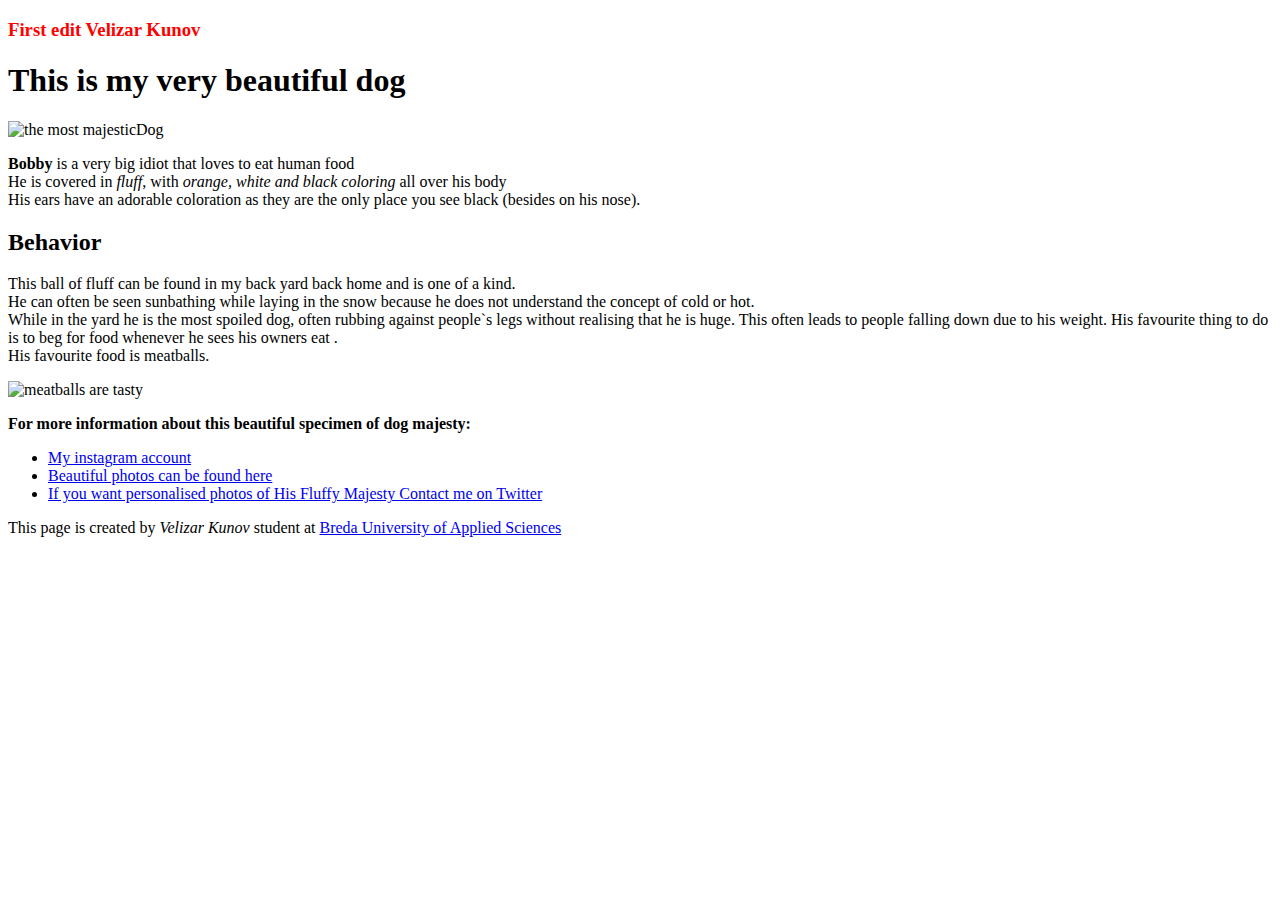
==== index.html @ d7c363f1 "Update index.html" ====
<!DOCTYPE html>
<html lang="en">
  <head>
      <meta charset="utf-8">
    <title>This is my dog</title>
  </head>
  <style>
	  h3
{
 color: red;   
}
  </style>
<body>
	<h3> First edit Velizar Kunov </h3>  <!--just add an h3 tag under this one mate.-->
		
 <h1> This is my very beautiful dog </h1>
 <div>
	<img src="image/majesticdog.jpg" width="400"  alt="the most majesticDog"><br></div>
 <p><strong>Bobby</strong> is a very big idiot that loves to eat human food<br>He is covered in
	 <em>fluff</em>, with <em>orange, white and black coloring</em> all over his body
	 <br>His ears have an adorable coloration as they are the only place you see black (besides on his nose).</p>

	 <h2> Behavior </h2>
	 <p>This ball of fluff can be found in my back yard back home and is one of a kind. 
		 <br>He can often be seen sunbathing while laying in the snow because he does not understand
		 the concept of cold or hot.
		  <br>While in the yard he is the most spoiled dog, often rubbing against people`s legs
		  without realising that he is huge. This often leads to people falling down due to his weight.
		His favourite thing to do is to beg for food whenever he sees his owners eat
		.<br> His favourite food is meatballs.</p>
	  <div>
		<img src="image/meatballood.jpg" width="560" alt="meatballs are tasty"><br></div>

 <p><strong>For more information about this beautiful specimen of dog majesty:</strong></p>
    <ul>
      <li><a href="https://www.instagram.com/thezorganx/?hl=bg">My instagram account</a></li>
      <li><a href="https://www.facebook.com/ZorganX">Beautiful photos can be found here </a></li>
      <li><a href="https://twitter.com/ZorganX1">If you want personalised photos of His Fluffy Majesty Contact me on Twitter</a></li></ul>


      <p>This page is created by <em>Velizar Kunov</em> student at <a href="https://www.buas.nl/">Breda University of Applied Sciences</a></p>
</body>
 </html>
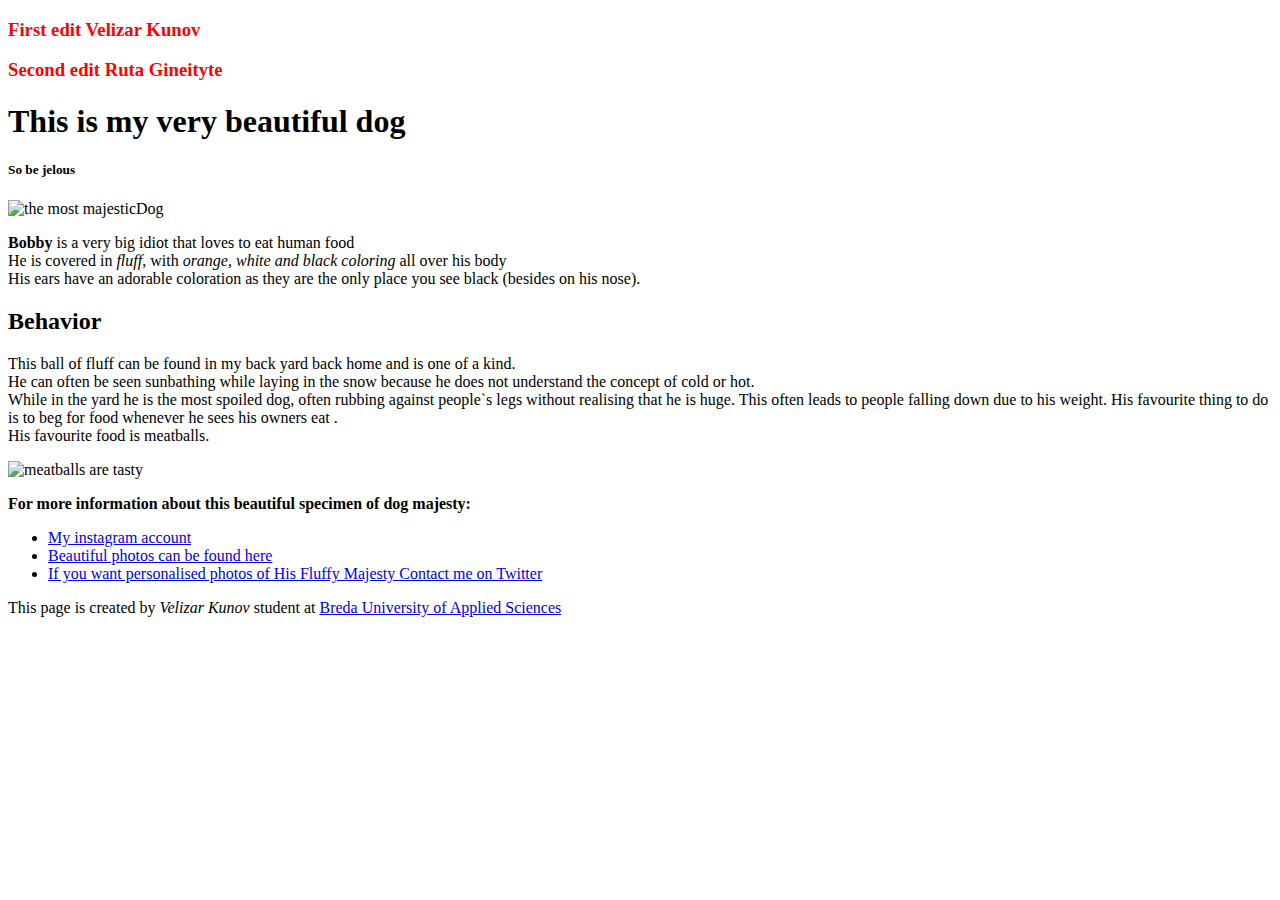
==== commit 7e44b952: "Merge pull request #2 from Ruta191241/patch-2" ====
--- a/index.html
+++ b/index.html
@@ -12,8 +12,9 @@
   </style>
 <body>
 	<h3> First edit Velizar Kunov </h3>  <!--just add an h3 tag under this one mate.-->
-		
+	<h3> Second edit Ruta Gineityte </h3>	
  <h1> This is my very beautiful dog </h1>
+	<h5> So be jelous  </h5>
  <div>
 	<img src="image/majesticdog.jpg" width="400"  alt="the most majesticDog"><br></div>
  <p><strong>Bobby</strong> is a very big idiot that loves to eat human food<br>He is covered in
@@ -29,7 +30,7 @@
 		His favourite thing to do is to beg for food whenever he sees his owners eat
 		.<br> His favourite food is meatballs.</p>
 	  <div>
-		<img src="image/meatballood.jpg" width="560" alt="meatballs are tasty"><br></div>
+		<img src="image/meatballgood.jpg" width="560" alt="meatballs are tasty"><br></div>
 
  <p><strong>For more information about this beautiful specimen of dog majesty:</strong></p>
     <ul>
@@ -40,4 +41,4 @@
 
       <p>This page is created by <em>Velizar Kunov</em> student at <a href="https://www.buas.nl/">Breda University of Applied Sciences</a></p>
 </body>
- </html>+ </html>
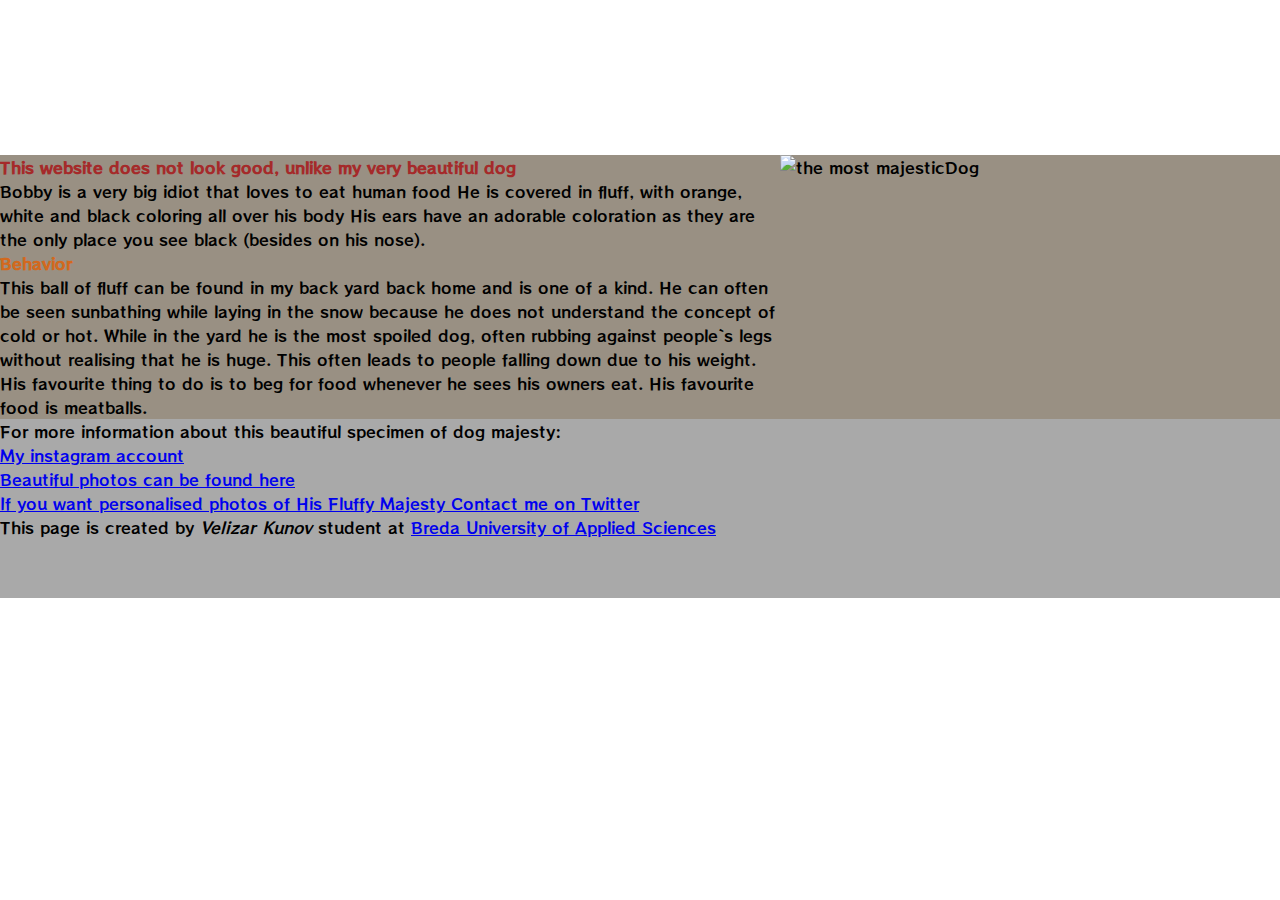
==== commit 56e84e5c: ""advanced" css" ====
--- a/index.html
+++ b/index.html
@@ -3,42 +3,46 @@
   <head>
       <meta charset="utf-8">
     <title>This is my dog</title>
+	<link rel="preconnect" href="https://fonts.gstatic.com">
+<link href="https://fonts.googleapis.com/css2?family=RocknRoll+One&display=swap" rel="stylesheet"> 
+	<link rel="stylesheet" type='text/css' href="css/styles.css">
   </head>
-  <style>
-	  h3
-{
- color: red;   
-}
-  </style>
+ 
 <body>
-	<h3> First edit Velizar Kunov </h3>  <!--just add an h3 tag under this one mate.-->
-	<h3> Second edit Ruta Gineityte </h3>	
- <h1> This is my very beautiful dog </h1>
-	<h5> So be jelous  </h5>
- <div>
-	<img src="image/majesticdog.jpg" width="400"  alt="the most majesticDog"><br></div>
- <p><strong>Bobby</strong> is a very big idiot that loves to eat human food<br>He is covered in
-	 <em>fluff</em>, with <em>orange, white and black coloring</em> all over his body
-	 <br>His ears have an adorable coloration as they are the only place you see black (besides on his nose).</p>
+	<header>
+		<h1 id="hello">Look at my dog</h1>
+</header>
+	<div class="w3-container">
+	<img id="majestic" src="image/majesticdog.jpg" alt="the most majesticDog">
+	
+		
+		<h1 id="headlineA"> This website does not look good, unlike my very beautiful dog </h1>
+ <p>Bobby is a very big idiot that loves to eat human food
+	He is covered in fluff, with orange, white and black coloring all over his body
+	
+His ears have an adorable coloration as they are the only place you see black (besides on his nose).</p>
 
-	 <h2> Behavior </h2>
+<h2 id="headlineB"> Behavior </h2>
 	 <p>This ball of fluff can be found in my back yard back home and is one of a kind. 
-		 <br>He can often be seen sunbathing while laying in the snow because he does not understand
+		He can often be seen sunbathing while laying in the snow because he does not understand
 		 the concept of cold or hot.
-		  <br>While in the yard he is the most spoiled dog, often rubbing against people`s legs
+		  While in the yard he is the most spoiled dog, often rubbing against people`s legs
 		  without realising that he is huge. This often leads to people falling down due to his weight.
-		His favourite thing to do is to beg for food whenever he sees his owners eat
-		.<br> His favourite food is meatballs.</p>
-	  <div>
-		<img src="image/meatballgood.jpg" width="560" alt="meatballs are tasty"><br></div>
+		His favourite thing to do is to beg for food whenever he sees his owners eat.
+		His favourite food is meatballs.</p>
+		
+	</div>
 
+	 
+	<footer>
  <p><strong>For more information about this beautiful specimen of dog majesty:</strong></p>
     <ul>
       <li><a href="https://www.instagram.com/thezorganx/?hl=bg">My instagram account</a></li>
       <li><a href="https://www.facebook.com/ZorganX">Beautiful photos can be found here </a></li>
       <li><a href="https://twitter.com/ZorganX1">If you want personalised photos of His Fluffy Majesty Contact me on Twitter</a></li></ul>
-
-
+	 
       <p>This page is created by <em>Velizar Kunov</em> student at <a href="https://www.buas.nl/">Breda University of Applied Sciences</a></p>
+	  
+	</footer>
 </body>
  </html>
--- a/css/styles.css
+++ b/css/styles.css
@@ -0,0 +1,42 @@
+* {
+	 margin: 0;
+	  padding: 0;
+	   border: 0; 
+	   font-size: 100%; }
+body {
+	font-family: 'RocknRoll One', sans-serif;
+	font-weight: 300;
+  }
+	header {
+	background-image:url("https://content.codecademy.com/projects/make-a-website/lesson-2/bg.jpg");
+	background-size: cover;
+	border-style: solid;
+	padding-bottom: 10px;
+  }
+  .w3-container{
+	  background-color: rgb(153, 144, 131);
+  }
+ 		 #hello{
+	  color: white;
+	  font-size: 100px;
+  }
+	
+	#majestic{
+	width: 500px;
+	height: 400px;
+	float:right
+}
+		#headlineA {
+	text-align:left;
+	color: brown;
+}
+		#headlineB {
+	text-align:left;
+	color:chocolate;
+
+}
+footer{
+	background-color: darkgrey;
+	padding-bottom: 59px;
+}
+
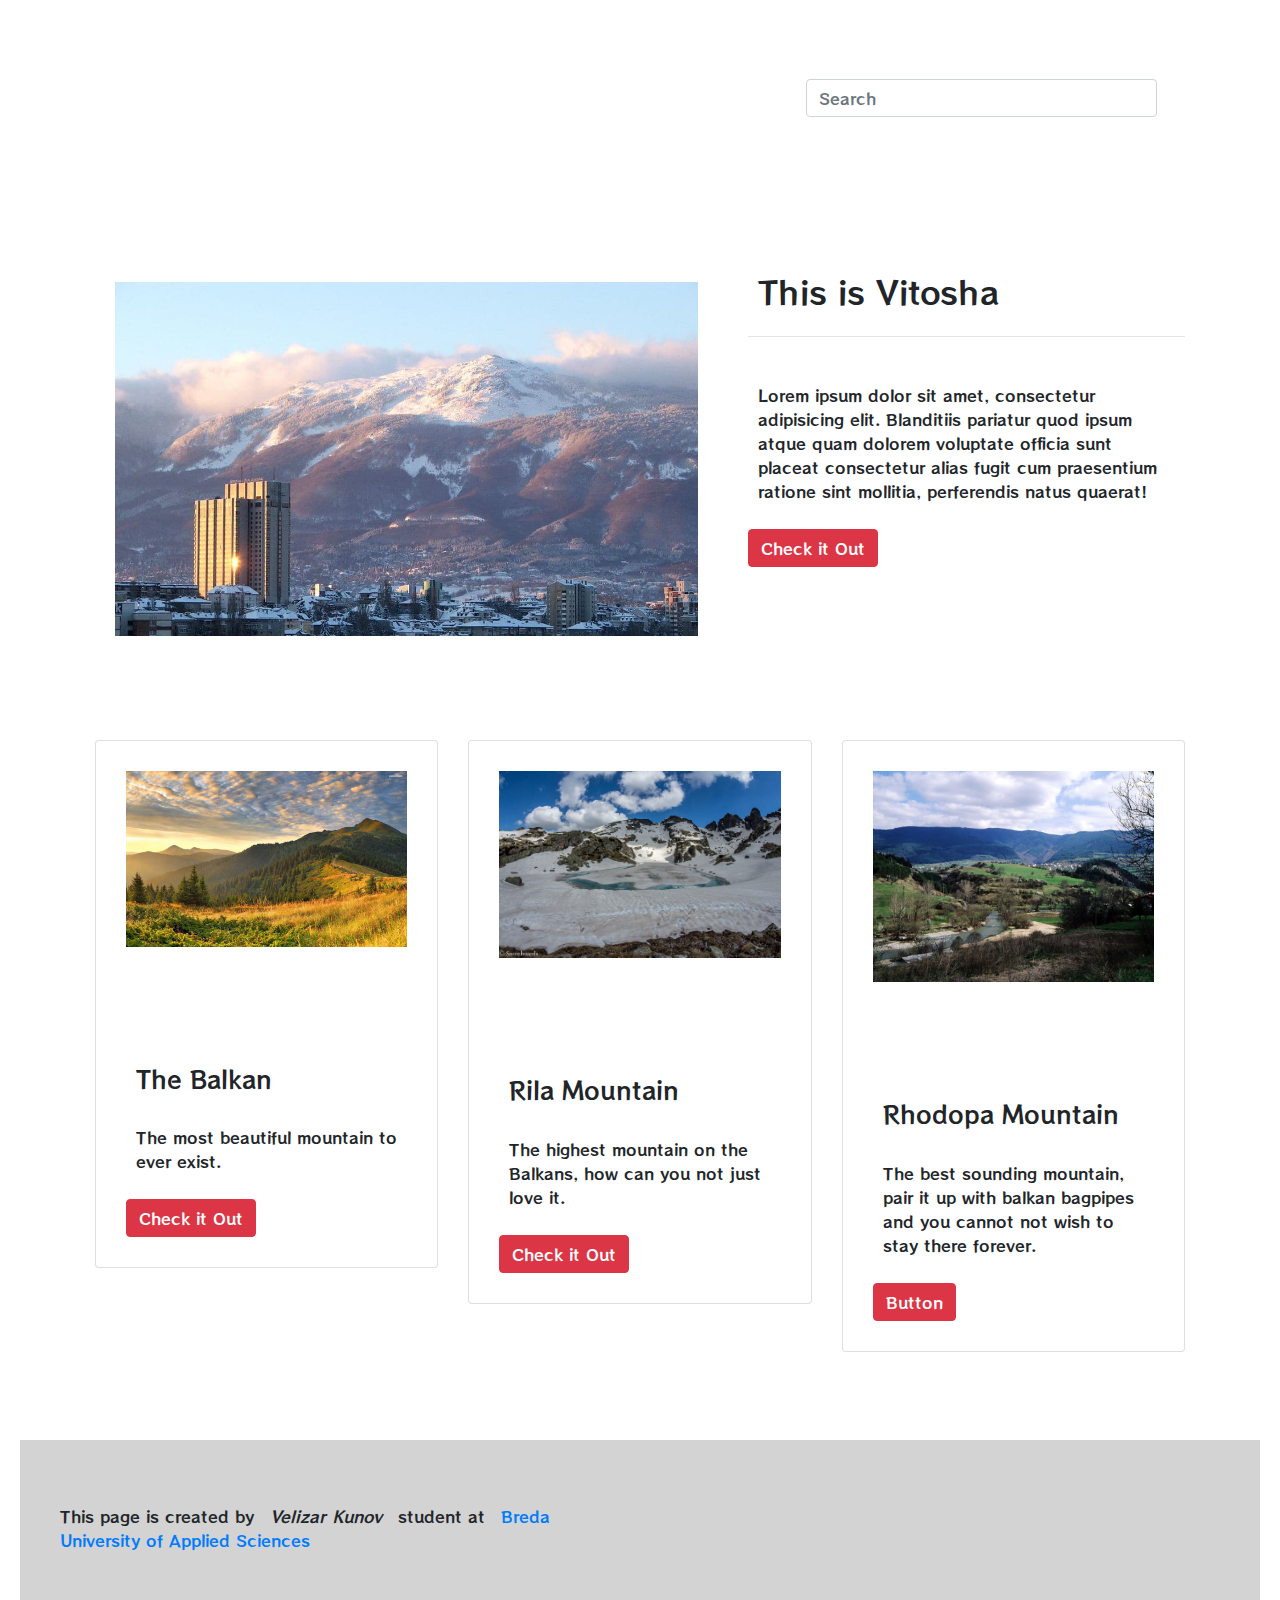
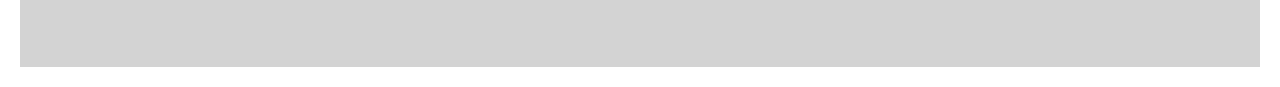
==== commit 8f3bb44c: "Last Chapter" ====
--- a/index.html
+++ b/index.html
@@ -1,48 +1,230 @@
 <!DOCTYPE html>
 <html lang="en">
-  <head>
-      <meta charset="utf-8">
-    <title>This is my dog</title>
-	<link rel="preconnect" href="https://fonts.gstatic.com">
-<link href="https://fonts.googleapis.com/css2?family=RocknRoll+One&display=swap" rel="stylesheet"> 
-	<link rel="stylesheet" type='text/css' href="css/styles.css">
-  </head>
+    <head>
+        <meta charset="utf-8">
+
+       <meta name="viewport" content="width=device-width, initial-scale=1, shrink-to-fit=no">
+
+      <link href="css/bootstrap.min.css" rel="stylesheet">
+
+ <title>This is the assignment</title>
+
+      <link rel="preconnect" href="https://fonts.gstatic.com">
+
+      <link href="https://fonts.googleapis.com/css2?family=RocknRoll+One&display=swap" rel="stylesheet"> 
+
+      <link rel="stylesheet" type='text/css' href="css/styles.css">
+
+</head>
+<!--=================================================================================================================================-->
+<body>
+
+    <script src="js/jquery-3.6.0.min.js"></script>
+    <script src="js/bootstrap.bundle.min.js"></script>
+    
+
+    <header>
+      <nav class="navbar navbar-expand-lg navbar-dark indigo">
+  
+     
+        <div class="container">
+      
+        
+          <a class="navbar-brand" href="#">Navbar</a>
+      
+        
+          <button class="navbar-toggler" type="button" data-toggle="collapse" 
+           aria-expanded="false" aria-label="Toggle navigation">
+          <span class="navbar-toggler-icon"></span>
+          </button>
+      
+      
+          <div class="collapse navbar-collapse" id="Nav">
+      
+         
+          <ul class="navbar-nav mr-auto">
+            <li class="nav-item active">
+            <a class="nav-link" href="index.html">Home
+              <span class="sr-only">(current)</span>
+            </a>
+            </li>
+            <li class="nav-item active">
+            <a class="nav-link" href="feedback.html">Course Feedback</a>
+            </li>
+            <li class="nav-item active">
+            <a class="nav-link" href="190788.html">Jumbotron Shenanigans</a>
+            </li>
+      
+          </ul>
+       
+      
+          <form class="form-inline">
+            <div class="md-form my-0">
+            <input class="form-control mr-sm-2" type="text" placeholder="Search" aria-label="Search">
+            </div>
+          </form>
+          </div>
+        
+      
+        </div>
+       
+      
+        </nav>
+    </header>
+<!--=================================================================================================================================-->
+
+
+  <main class="mt-5">
+
+   
+    <div class="container">
+
+     
+      <div class="row">
+
+      
+        <div class="col-md-7 mb-4">
+
+          <div class="view overlay z-depth-1-half">
+            <img src="image/vitosha.jpg" alt="mountain" class="card-img-top">
+            <div class="mask rgba-white-light"></div>
+          </div>
+
+        </div>
+    
+
+    
+        <div class="col-md-5 mb-4">
+
+          <h2>This is Vitosha</h2>
+          <hr>
+          <p>Lorem ipsum dolor sit amet, consectetur adipisicing elit. Blanditiis pariatur quod ipsum atque quam
+            dolorem
+            voluptate officia sunt placeat consectetur alias fugit cum praesentium ratione sint mollitia, perferendis
+            natus quaerat!</p>
+          <a href="https://en.wikipedia.org/wiki/Vitosha" class="btn btn-danger">Check it Out</a>
+
+        </div>
+        
+
+      </div>
+     
+
+  
+      <div class="row">
+
+     
+        <div class="col-lg-4 col-md-12 mb-4">
+
+         
+          <div class="card">
+
+         
+            <div class="view overlay">
+              <img src="image/thebalkan.jpg" alt="balkan" class="card-img-top"
+              >
+              <a href="https://en.wikipedia.org/wiki/Balkans">
+                <div class="mask rgba-white-slight"></div>
+              </a>
+            </div>
+
+           
+            <div class="card-body">
+          
+              <h4 class="card-title">The Balkan</h4>
+       
+              <p class="card-text">The most beautiful mountain to ever exist.</p>
+              <a href="https://en.wikipedia.org/wiki/Balkans" class="btn btn-danger">Check it Out</a>
+            </div>
+
+          </div>
+         
+        </div>
+      
+
+        
+        <div class="col-lg-4 col-md-6 mb-4">
+
+      
+          <div class="card">
+
+          
+            <div class="view overlay">
+              <img src="image/rila.jpg" alt="rila" class="card-img-top">
+              <a href="https://en.wikipedia.org/wiki/Rila">
+                <div class="mask rgba-white-slight"></div>
+              </a>
+            </div>
+
+         
+            <div class="card-body">
+              
+              <h4 class="card-title">Rila Mountain</h4>
+             
+              <p class="card-text">The highest mountain on the Balkans, how can you not just love it.</p>
+              <a href="https://en.wikipedia.org/wiki/Rila" class="btn btn-danger">Check it Out</a>
+            </div>
+
+          </div>
+         
+
+        </div>
+        
+
+       
+        <div class="col-lg-4 col-md-6 mb-4">
+
+     
+          <div class="card">
+
+         
+            <div class="view overlay">
+              <img src="image/rodopa.jpg" alt="rodopa" class="card-img-top">
+               
+              <a href="https://en.wikipedia.org/wiki/Rhodope_Mountains">
+                <div class="mask rgba-white-slight"></div>
+              </a>
+            </div>
+
+       
+            <div class="card-body">
+    
+              <h4 class="card-title">Rhodopa Mountain</h4>
+        
+              <p class="card-text">The best sounding mountain, pair it up with balkan bagpipes and you cannot not wish to stay there forever.</p>
+              <a href="https://en.wikipedia.org/wiki/Rhodope_Mountains" class="btn btn-danger">Button</a>
+            </div>
+
+          </div>
+  
+
+        </div>
+       
+      </div>
+    
+
+    </div>
+    
+
+  </main>
+ <!--=================================================================================================================================-->
+
+  <footer class="page-footer font-small indigo pt-4 mt-4">
+
+    
+    <div class="w3-container">
+
  
-<body>
-	<header>
-		<h1 id="hello">Look at my dog</h1>
-</header>
-	<div class="w3-container">
-	<img id="majestic" src="image/majesticdog.jpg" alt="the most majesticDog">
-	
-		
-		<h1 id="headlineA"> This website does not look good, unlike my very beautiful dog </h1>
- <p>Bobby is a very big idiot that loves to eat human food
-	He is covered in fluff, with orange, white and black coloring all over his body
-	
-His ears have an adorable coloration as they are the only place you see black (besides on his nose).</p>
-
-<h2 id="headlineB"> Behavior </h2>
-	 <p>This ball of fluff can be found in my back yard back home and is one of a kind. 
-		He can often be seen sunbathing while laying in the snow because he does not understand
-		 the concept of cold or hot.
-		  While in the yard he is the most spoiled dog, often rubbing against people`s legs
-		  without realising that he is huge. This often leads to people falling down due to his weight.
-		His favourite thing to do is to beg for food whenever he sees his owners eat.
-		His favourite food is meatballs.</p>
-		
-	</div>
-
-	 
-	<footer>
- <p><strong>For more information about this beautiful specimen of dog majesty:</strong></p>
-    <ul>
-      <li><a href="https://www.instagram.com/thezorganx/?hl=bg">My instagram account</a></li>
-      <li><a href="https://www.facebook.com/ZorganX">Beautiful photos can be found here </a></li>
-      <li><a href="https://twitter.com/ZorganX1">If you want personalised photos of His Fluffy Majesty Contact me on Twitter</a></li></ul>
-	 
-      <p>This page is created by <em>Velizar Kunov</em> student at <a href="https://www.buas.nl/">Breda University of Applied Sciences</a></p>
-	  
-	</footer>
-</body>
- </html>
+      <div class="row">
+
+     
+        <div class="col-md-6 mt-md-0 mt-3">
+
+          <p>This page is created by <em>Velizar Kunov</em> student at <a href="https://www.buas.nl/">Breda University of Applied Sciences</a></p>  
+        </div>
+    </div>
+    </div>
+   </footer>
+
+  </body>
+  </html>--- a/css/styles.css
+++ b/css/styles.css
@@ -1,42 +1,33 @@
 * {
 	 margin: 0;
-	  padding: 0;
+	 padding: 10px;
 	   border: 0; 
-	   font-size: 100%; }
+	   font-size: 100%;
+	   
+	 }
+	 
 body {
 	font-family: 'RocknRoll One', sans-serif;
 	font-weight: 300;
   }
+
+
 	header {
 	background-image:url("https://content.codecademy.com/projects/make-a-website/lesson-2/bg.jpg");
-	background-size: cover;
 	border-style: solid;
-	padding-bottom: 10px;
+	padding-bottom: 8px;
+	color:white;
   }
-  .w3-container{
-	  background-color: rgb(153, 144, 131);
-  }
- 		 #hello{
-	  color: white;
-	  font-size: 100px;
-  }
-	
-	#majestic{
-	width: 500px;
-	height: 400px;
-	float:right
+  
+
 }
-		#headlineA {
+#headlineB {
 	text-align:left;
 	color: brown;
 }
-		#headlineB {
-	text-align:left;
-	color:chocolate;
 
-}
 footer{
-	background-color: darkgrey;
+	background-color:lightgray;
 	padding-bottom: 59px;
 }
 
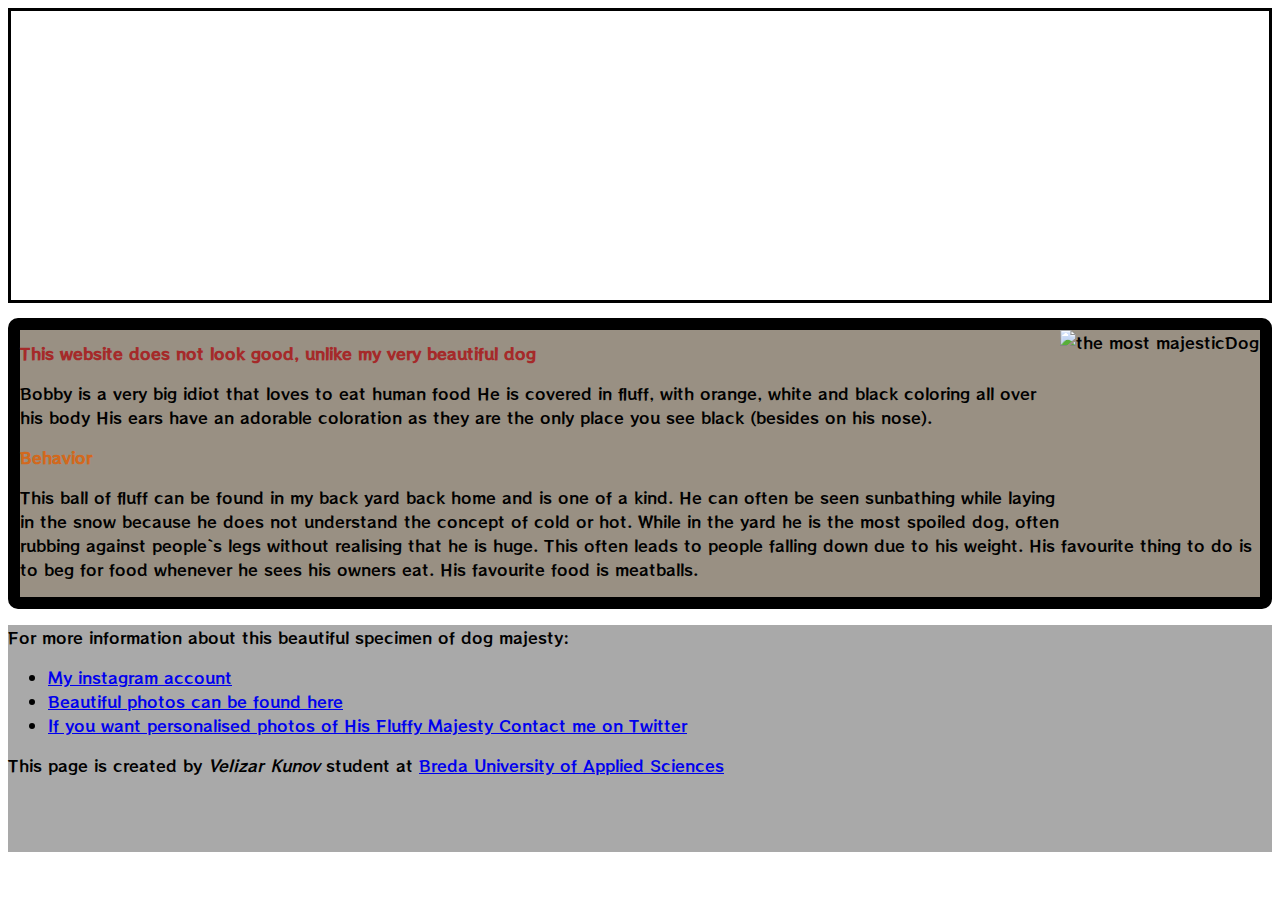
==== commit 420f1131: "fff" ====
--- a/index.html
+++ b/index.html
@@ -1,230 +1,48 @@
 <!DOCTYPE html>
 <html lang="en">
-    <head>
-        <meta charset="utf-8">
+  <head>
+      <meta charset="utf-8">
+    <title>This is my dog</title>
+	<link rel="preconnect" href="https://fonts.gstatic.com">
+<link href="https://fonts.googleapis.com/css2?family=RocknRoll+One&display=swap" rel="stylesheet"> 
+	<link rel="stylesheet" type='text/css' href="css/styles.css">
+  </head>
+ 
+<body>
+	<header>
+		<h1 id="hello">Look at my dog</h1>
+</header>
+<main>
+	
+	<div class="w3-container">
+	<img id="majestic" src="image/majesticdog.jpg" alt="the most majesticDog">
+		<h1 id="headlineA"> This website does not look good, unlike my very beautiful dog </h1>
+ <p>Bobby is a very big idiot that loves to eat human food
+	He is covered in fluff, with orange, white and black coloring all over his body
+	
+His ears have an adorable coloration as they are the only place you see black (besides on his nose).</p>
 
-       <meta name="viewport" content="width=device-width, initial-scale=1, shrink-to-fit=no">
+<h2 id="headlineB"> Behavior </h2>
+	 <p>This ball of fluff can be found in my back yard back home and is one of a kind. 
+		He can often be seen sunbathing while laying in the snow because he does not understand
+		 the concept of cold or hot.
+		  While in the yard he is the most spoiled dog, often rubbing against people`s legs
+		  without realising that he is huge. This often leads to people falling down due to his weight.
+		His favourite thing to do is to beg for food whenever he sees his owners eat.
+		His favourite food is meatballs.</p>
+		
+	</div>
 
-      <link href="css/bootstrap.min.css" rel="stylesheet">
-
- <title>This is the assignment</title>
-
-      <link rel="preconnect" href="https://fonts.gstatic.com">
-
-      <link href="https://fonts.googleapis.com/css2?family=RocknRoll+One&display=swap" rel="stylesheet"> 
-
-      <link rel="stylesheet" type='text/css' href="css/styles.css">
-
-</head>
-<!--=================================================================================================================================-->
-<body>
-
-    <script src="js/jquery-3.6.0.min.js"></script>
-    <script src="js/bootstrap.bundle.min.js"></script>
-    
-
-    <header>
-      <nav class="navbar navbar-expand-lg navbar-dark indigo">
-  
-     
-        <div class="container">
-      
-        
-          <a class="navbar-brand" href="#">Navbar</a>
-      
-        
-          <button class="navbar-toggler" type="button" data-toggle="collapse" 
-           aria-expanded="false" aria-label="Toggle navigation">
-          <span class="navbar-toggler-icon"></span>
-          </button>
-      
-      
-          <div class="collapse navbar-collapse" id="Nav">
-      
-         
-          <ul class="navbar-nav mr-auto">
-            <li class="nav-item active">
-            <a class="nav-link" href="index.html">Home
-              <span class="sr-only">(current)</span>
-            </a>
-            </li>
-            <li class="nav-item active">
-            <a class="nav-link" href="feedback.html">Course Feedback</a>
-            </li>
-            <li class="nav-item active">
-            <a class="nav-link" href="190788.html">Jumbotron Shenanigans</a>
-            </li>
-      
-          </ul>
-       
-      
-          <form class="form-inline">
-            <div class="md-form my-0">
-            <input class="form-control mr-sm-2" type="text" placeholder="Search" aria-label="Search">
-            </div>
-          </form>
-          </div>
-        
-      
-        </div>
-       
-      
-        </nav>
-    </header>
-<!--=================================================================================================================================-->
-
-
-  <main class="mt-5">
-
-   
-    <div class="container">
-
-     
-      <div class="row">
-
-      
-        <div class="col-md-7 mb-4">
-
-          <div class="view overlay z-depth-1-half">
-            <img src="image/vitosha.jpg" alt="mountain" class="card-img-top">
-            <div class="mask rgba-white-light"></div>
-          </div>
-
-        </div>
-    
-
-    
-        <div class="col-md-5 mb-4">
-
-          <h2>This is Vitosha</h2>
-          <hr>
-          <p>Lorem ipsum dolor sit amet, consectetur adipisicing elit. Blanditiis pariatur quod ipsum atque quam
-            dolorem
-            voluptate officia sunt placeat consectetur alias fugit cum praesentium ratione sint mollitia, perferendis
-            natus quaerat!</p>
-          <a href="https://en.wikipedia.org/wiki/Vitosha" class="btn btn-danger">Check it Out</a>
-
-        </div>
-        
-
-      </div>
-     
-
-  
-      <div class="row">
-
-     
-        <div class="col-lg-4 col-md-12 mb-4">
-
-         
-          <div class="card">
-
-         
-            <div class="view overlay">
-              <img src="image/thebalkan.jpg" alt="balkan" class="card-img-top"
-              >
-              <a href="https://en.wikipedia.org/wiki/Balkans">
-                <div class="mask rgba-white-slight"></div>
-              </a>
-            </div>
-
-           
-            <div class="card-body">
-          
-              <h4 class="card-title">The Balkan</h4>
-       
-              <p class="card-text">The most beautiful mountain to ever exist.</p>
-              <a href="https://en.wikipedia.org/wiki/Balkans" class="btn btn-danger">Check it Out</a>
-            </div>
-
-          </div>
-         
-        </div>
-      
-
-        
-        <div class="col-lg-4 col-md-6 mb-4">
-
-      
-          <div class="card">
-
-          
-            <div class="view overlay">
-              <img src="image/rila.jpg" alt="rila" class="card-img-top">
-              <a href="https://en.wikipedia.org/wiki/Rila">
-                <div class="mask rgba-white-slight"></div>
-              </a>
-            </div>
-
-         
-            <div class="card-body">
-              
-              <h4 class="card-title">Rila Mountain</h4>
-             
-              <p class="card-text">The highest mountain on the Balkans, how can you not just love it.</p>
-              <a href="https://en.wikipedia.org/wiki/Rila" class="btn btn-danger">Check it Out</a>
-            </div>
-
-          </div>
-         
-
-        </div>
-        
-
-       
-        <div class="col-lg-4 col-md-6 mb-4">
-
-     
-          <div class="card">
-
-         
-            <div class="view overlay">
-              <img src="image/rodopa.jpg" alt="rodopa" class="card-img-top">
-               
-              <a href="https://en.wikipedia.org/wiki/Rhodope_Mountains">
-                <div class="mask rgba-white-slight"></div>
-              </a>
-            </div>
-
-       
-            <div class="card-body">
-    
-              <h4 class="card-title">Rhodopa Mountain</h4>
-        
-              <p class="card-text">The best sounding mountain, pair it up with balkan bagpipes and you cannot not wish to stay there forever.</p>
-              <a href="https://en.wikipedia.org/wiki/Rhodope_Mountains" class="btn btn-danger">Button</a>
-            </div>
-
-          </div>
-  
-
-        </div>
-       
-      </div>
-    
-
-    </div>
-    
-
-  </main>
- <!--=================================================================================================================================-->
-
-  <footer class="page-footer font-small indigo pt-4 mt-4">
-
-    
-    <div class="w3-container">
-
- 
-      <div class="row">
-
-     
-        <div class="col-md-6 mt-md-0 mt-3">
-
-          <p>This page is created by <em>Velizar Kunov</em> student at <a href="https://www.buas.nl/">Breda University of Applied Sciences</a></p>  
-        </div>
-    </div>
-    </div>
-   </footer>
-
-  </body>
-  </html>+</main>
+	<footer>
+ <p><strong>For more information about this beautiful specimen of dog majesty:</strong></p>
+    <ul>
+      <li><a href="https://www.instagram.com/thezorganx/?hl=bg">My instagram account</a></li>
+      <li><a href="https://www.facebook.com/ZorganX">Beautiful photos can be found here </a></li>
+      <li><a href="https://twitter.com/ZorganX1">If you want personalised photos of His Fluffy Majesty Contact me on Twitter</a></li></ul>
+	 
+      <p>This page is created by <em>Velizar Kunov</em> student at <a href="https://www.buas.nl/">Breda University of Applied Sciences</a></p>
+	  
+	</footer>
+</body>
+ </html>--- a/css/styles.css
+++ b/css/styles.css
@@ -1,33 +1,46 @@
 * {
-	 margin: 0;
-	 padding: 10px;
-	   border: 0; 
-	   font-size: 100%;
-	   
-	 }
-	 
+	margin-top: 2;
+	margin-bottom: 2;
+	 padding: 2;
+	  font-size: 100%; }
 body {
-	font-family: 'RocknRoll One', sans-serif;
-	font-weight: 300;
-  }
-
-
-	header {
-	background-image:url("https://content.codecademy.com/projects/make-a-website/lesson-2/bg.jpg");
-	border-style: solid;
-	padding-bottom: 8px;
-	color:white;
-  }
-  
+   font-family: 'RocknRoll One', sans-serif;
+   font-weight: 300;
+ }
+   header {
+   background-image:url("https://content.codecademy.com/projects/make-a-website/lesson-2/bg.jpg");
+   background-size: cover;
+   border-style: solid;
+   padding-bottom: 10px;
+ }
+ .w3-container{
+	 background-color: rgb(153, 144, 131);
+	 border: 12px solid black;
+border-radius: 10px;
+margin-top: 15px;
+margin-bottom: 15px;
+}
+		 #hello{
+	 color: white;
+	 font-size: 100px;
+ }
+   
+   #majestic{
+	width: 200px;
+	height: 200px;
+	object-fit: contain;
+   float:right
+}
+	   #headlineA {
+   text-align:left;
+   color: brown;
+}
+	   #headlineB {
+   text-align:left;
+   color:chocolate;
 
 }
-#headlineB {
-	text-align:left;
-	color: brown;
-}
-
 footer{
-	background-color:lightgray;
-	padding-bottom: 59px;
-}
-
+   background-color: darkgrey;
+   padding-bottom: 59px;
+}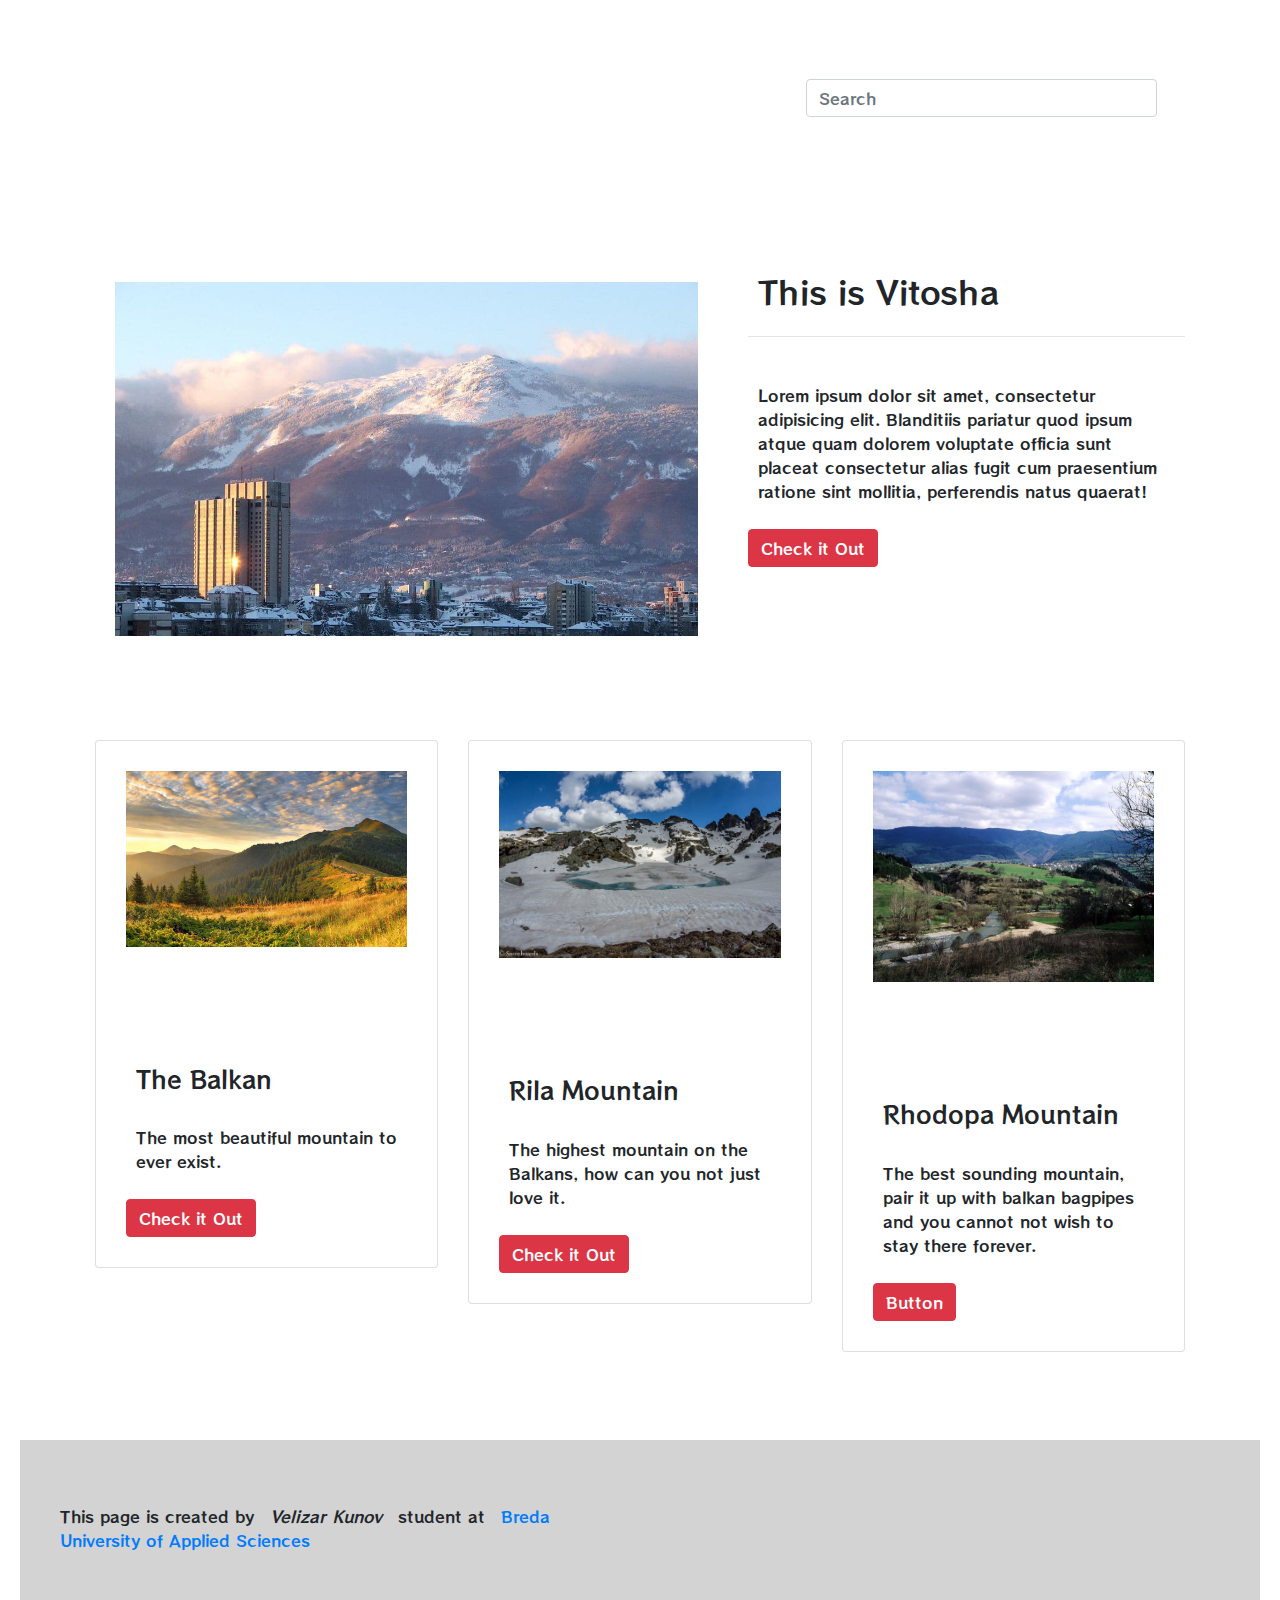
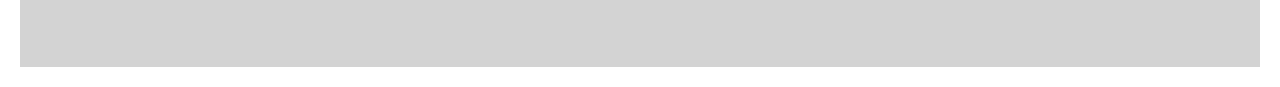
==== commit 92e04184: "Merge branch 'main' of https://github.com/glitch-Velizar/my-project into main" ====
--- a/index.html
+++ b/index.html
@@ -1,48 +1,228 @@
 <!DOCTYPE html>
 <html lang="en">
-  <head>
-      <meta charset="utf-8">
-    <title>This is my dog</title>
-	<link rel="preconnect" href="https://fonts.gstatic.com">
-<link href="https://fonts.googleapis.com/css2?family=RocknRoll+One&display=swap" rel="stylesheet"> 
-	<link rel="stylesheet" type='text/css' href="css/styles.css">
-  </head>
+    <head>
+        <meta charset="utf-8">
+
+       <meta name="viewport" content="width=device-width, initial-scale=1, shrink-to-fit=no">
+
+      <link href="css/bootstrap.min.css" rel="stylesheet">
+      <link rel="stylesheet" type='text/css' href="css/styles.css">
+      <link rel="preconnect" href="https://fonts.gstatic.com">
+      <link href="https://fonts.googleapis.com/css2?family=RocknRoll+One&display=swap" rel="stylesheet"> 
+      <title>This is the assignment</title>
+
+     
+
+</head>
+<!--=================================================================================================================================-->
+<body>
+
+   
+    
+
+    <header>
+      <nav class="navbar navbar-expand-lg navbar-dark indigo">
+  
+     
+        <div class="container">
+      
+        
+          <a class="navbar-brand" href="#">Navbar</a>
+      
+        
+          <button class="navbar-toggler" type="button" data-toggle="collapse" 
+           aria-expanded="false" aria-label="Toggle navigation">
+          <span class="navbar-toggler-icon"></span>
+          </button>
+      
+      
+          <div class="collapse navbar-collapse" id="Nav">
+      
+         
+          <ul class="navbar-nav mr-auto">
+            <li class="nav-item active">
+            <a class="nav-link" href="index.html">Home
+              <span class="sr-only">(current)</span>
+            </a>
+            </li>
+            <li class="nav-item active">
+            <a class="nav-link" href="feedback.html">Course Feedback</a>
+            </li>
+            <li class="nav-item active">
+            <a class="nav-link" href="190788.html">Jumbotron Shenanigans</a>
+            </li>
+      
+          </ul>
+       
+      
+          <form class="form-inline">
+            <div class="md-form my-0">
+            <input class="form-control mr-sm-2" type="text" placeholder="Search" aria-label="Search">
+            </div>
+          </form>
+          </div>
+        
+      
+        </div>
+       
+      
+        </nav>
+    </header>
+<!--=================================================================================================================================-->
+
+
+  <main class="mt-5">
+
+   
+    <div class="container">
+
+     
+      <div class="row">
+
+      
+        <div class="col-md-7 mb-4">
+
+          <div class="view overlay z-depth-1-half">
+            <img src="image/vitosha.jpg" alt="mountain" class="card-img-top">
+            <div class="mask rgba-white-light"></div>
+          </div>
+
+        </div>
+    
+
+    
+        <div class="col-md-5 mb-4">
+
+          <h2>This is Vitosha</h2>
+          <hr>
+          <p>Lorem ipsum dolor sit amet, consectetur adipisicing elit. Blanditiis pariatur quod ipsum atque quam
+            dolorem
+            voluptate officia sunt placeat consectetur alias fugit cum praesentium ratione sint mollitia, perferendis
+            natus quaerat!</p>
+          <a href="https://en.wikipedia.org/wiki/Vitosha" class="btn btn-danger">Check it Out</a>
+
+        </div>
+        
+
+      </div>
+     
+
+  
+      <div class="row">
+
+     
+        <div class="col-lg-4 col-md-12 mb-4">
+
+         
+          <div class="card">
+
+         
+            <div class="view overlay">
+              <img src="image/thebalkan.jpg" alt="balkan" class="card-img-top"
+              >
+              <a href="https://en.wikipedia.org/wiki/Balkans">
+                <div class="mask rgba-white-slight"></div>
+              </a>
+            </div>
+
+           
+            <div class="card-body">
+          
+              <h4 class="card-title">The Balkan</h4>
+       
+              <p class="card-text">The most beautiful mountain to ever exist.</p>
+              <a href="https://en.wikipedia.org/wiki/Balkans" class="btn btn-danger">Check it Out</a>
+            </div>
+
+          </div>
+         
+        </div>
+      
+
+        
+        <div class="col-lg-4 col-md-6 mb-4">
+
+      
+          <div class="card">
+
+          
+            <div class="view overlay">
+              <img src="image/rila.jpg" alt="rila" class="card-img-top">
+              <a href="https://en.wikipedia.org/wiki/Rila">
+                <div class="mask rgba-white-slight"></div>
+              </a>
+            </div>
+
+         
+            <div class="card-body">
+              
+              <h4 class="card-title">Rila Mountain</h4>
+             
+              <p class="card-text">The highest mountain on the Balkans, how can you not just love it.</p>
+              <a href="https://en.wikipedia.org/wiki/Rila" class="btn btn-danger">Check it Out</a>
+            </div>
+
+          </div>
+         
+
+        </div>
+        
+
+       
+        <div class="col-lg-4 col-md-6 mb-4">
+
+     
+          <div class="card">
+
+         
+            <div class="view overlay">
+              <img src="image/rodopa.jpg" alt="rodopa" class="card-img-top">
+               
+              <a href="https://en.wikipedia.org/wiki/Rhodope_Mountains">
+                <div class="mask rgba-white-slight"></div>
+              </a>
+            </div>
+
+       
+            <div class="card-body">
+    
+              <h4 class="card-title">Rhodopa Mountain</h4>
+        
+              <p class="card-text">The best sounding mountain, pair it up with balkan bagpipes and you cannot not wish to stay there forever.</p>
+              <a href="https://en.wikipedia.org/wiki/Rhodope_Mountains" class="btn btn-danger">Button</a>
+            </div>
+
+          </div>
+  
+
+        </div>
+       
+      </div>
+    
+
+    </div>
+    
+
+  </main>
+ <!--=================================================================================================================================-->
+
+  <footer class="page-footer font-small indigo pt-4 mt-4">
+
+    
+    <div class="w3-container">
+
  
-<body>
-	<header>
-		<h1 id="hello">Look at my dog</h1>
-</header>
-<main>
-	
-	<div class="w3-container">
-	<img id="majestic" src="image/majesticdog.jpg" alt="the most majesticDog">
-		<h1 id="headlineA"> This website does not look good, unlike my very beautiful dog </h1>
- <p>Bobby is a very big idiot that loves to eat human food
-	He is covered in fluff, with orange, white and black coloring all over his body
-	
-His ears have an adorable coloration as they are the only place you see black (besides on his nose).</p>
-
-<h2 id="headlineB"> Behavior </h2>
-	 <p>This ball of fluff can be found in my back yard back home and is one of a kind. 
-		He can often be seen sunbathing while laying in the snow because he does not understand
-		 the concept of cold or hot.
-		  While in the yard he is the most spoiled dog, often rubbing against people`s legs
-		  without realising that he is huge. This often leads to people falling down due to his weight.
-		His favourite thing to do is to beg for food whenever he sees his owners eat.
-		His favourite food is meatballs.</p>
-		
-	</div>
-
-</main>
-	<footer>
- <p><strong>For more information about this beautiful specimen of dog majesty:</strong></p>
-    <ul>
-      <li><a href="https://www.instagram.com/thezorganx/?hl=bg">My instagram account</a></li>
-      <li><a href="https://www.facebook.com/ZorganX">Beautiful photos can be found here </a></li>
-      <li><a href="https://twitter.com/ZorganX1">If you want personalised photos of His Fluffy Majesty Contact me on Twitter</a></li></ul>
-	 
-      <p>This page is created by <em>Velizar Kunov</em> student at <a href="https://www.buas.nl/">Breda University of Applied Sciences</a></p>
-	  
-	</footer>
-</body>
- </html>+      <div class="row">
+
+     
+        <div class="col-md-6 mt-md-0 mt-3">
+
+          <p>This page is created by <em>Velizar Kunov</em> student at <a href="https://www.buas.nl/">Breda University of Applied Sciences</a></p>  
+        </div>
+    </div>
+    </div>
+   </footer>
+   <script src="js/jquery-3.6.0.min.js"></script>
+   <script src="js/bootstrap.bundle.min.js"></script>
+  </body>
+  </html>
--- a/css/styles.css
+++ b/css/styles.css
@@ -1,46 +1,31 @@
 * {
-	margin-top: 2;
-	margin-bottom: 2;
-	 padding: 2;
-	  font-size: 100%; }
+	 margin: 0;
+	 padding: 10px;
+	   border: 0; 
+	   font-size: 100%;
+	   
+	 }
+	 
 body {
-   font-family: 'RocknRoll One', sans-serif;
-   font-weight: 300;
- }
-   header {
-   background-image:url("https://content.codecademy.com/projects/make-a-website/lesson-2/bg.jpg");
-   background-size: cover;
-   border-style: solid;
-   padding-bottom: 10px;
- }
- .w3-container{
-	 background-color: rgb(153, 144, 131);
-	 border: 12px solid black;
-border-radius: 10px;
-margin-top: 15px;
-margin-bottom: 15px;
+	font-family: 'RocknRoll One', sans-serif;
+	font-weight: 300;
+  }
+
+
+	header {
+	background-image:url("https://content.codecademy.com/projects/make-a-website/lesson-2/bg.jpg");
+	border-style: solid;
+	padding-bottom: 8px;
+	color:white;
+  }
+  
+#headlineB {
+	text-align:left;
+	color: brown;
 }
-		 #hello{
-	 color: white;
-	 font-size: 100px;
- }
-   
-   #majestic{
-	width: 200px;
-	height: 200px;
-	object-fit: contain;
-   float:right
+
+footer{
+	background-color:lightgray;
+	padding-bottom: 59px;
 }
-	   #headlineA {
-   text-align:left;
-   color: brown;
-}
-	   #headlineB {
-   text-align:left;
-   color:chocolate;
 
-}
-footer{
-   background-color: darkgrey;
-   padding-bottom: 59px;
-}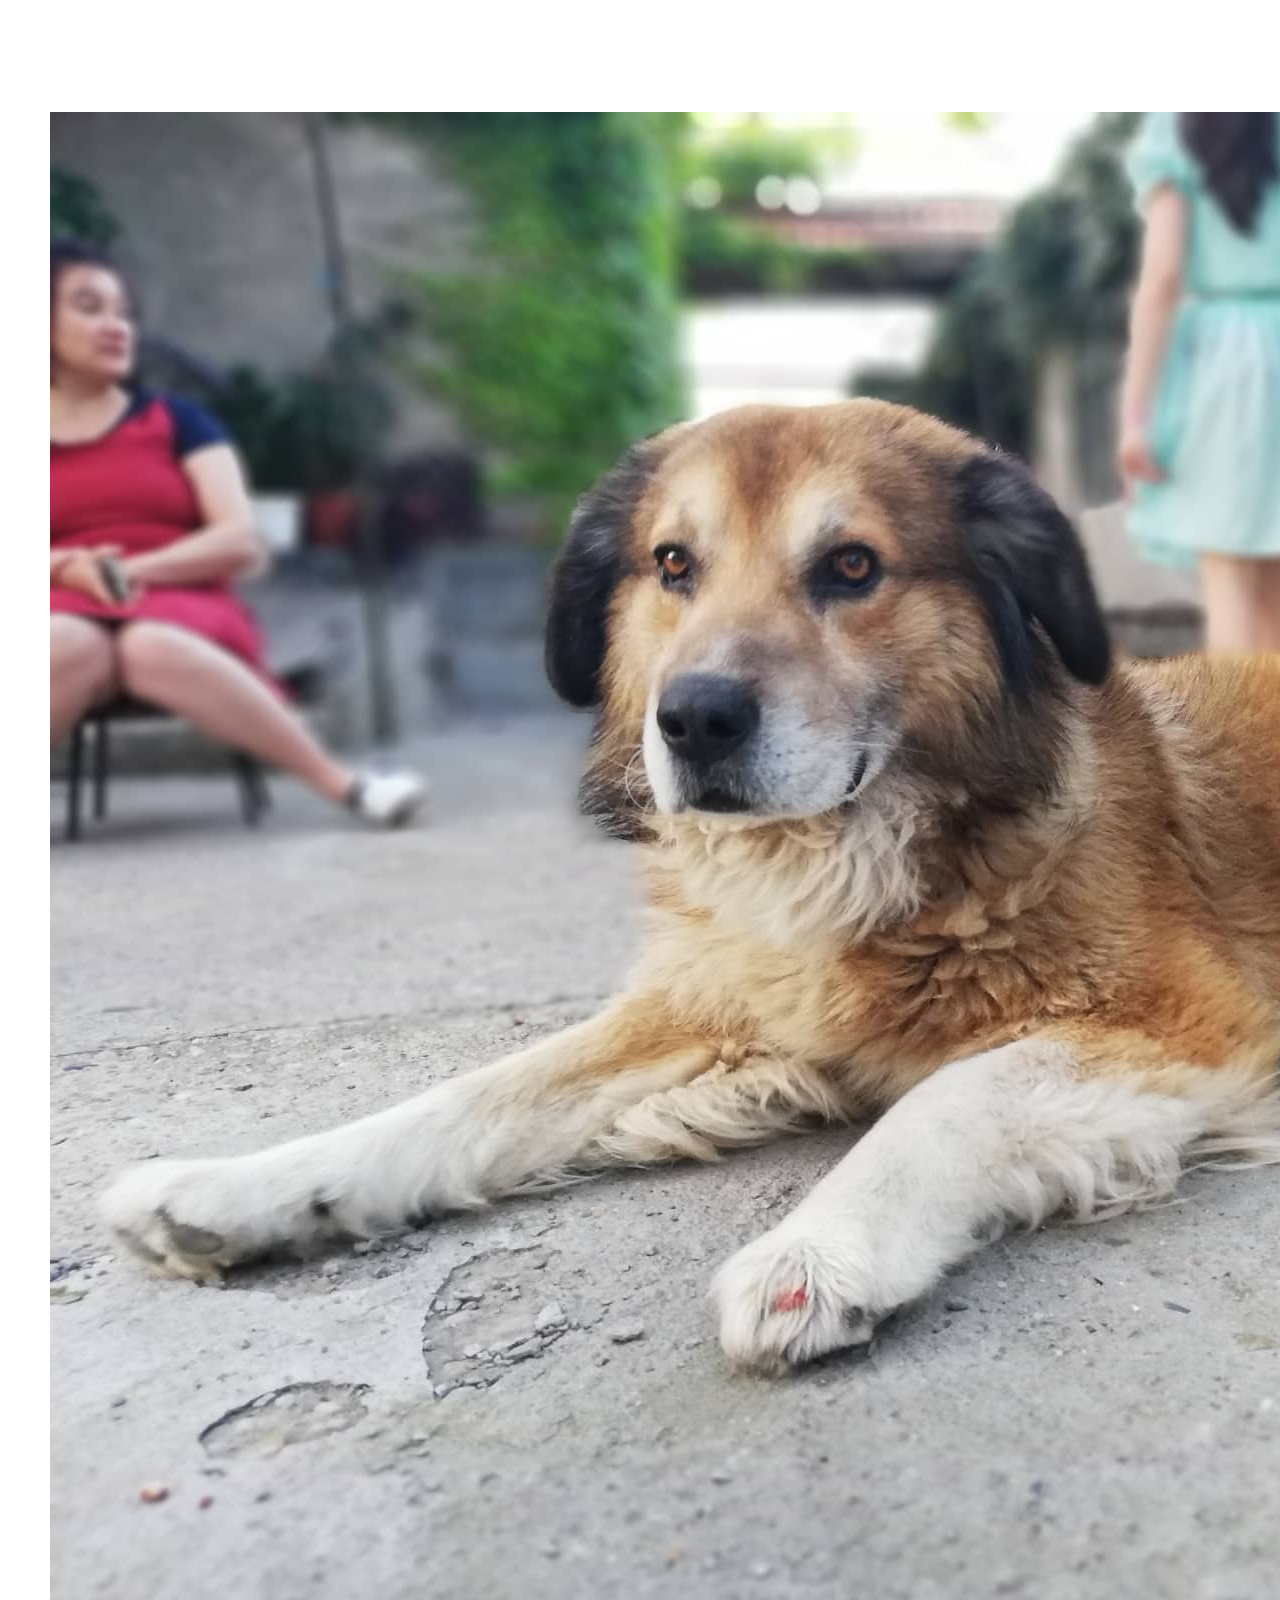
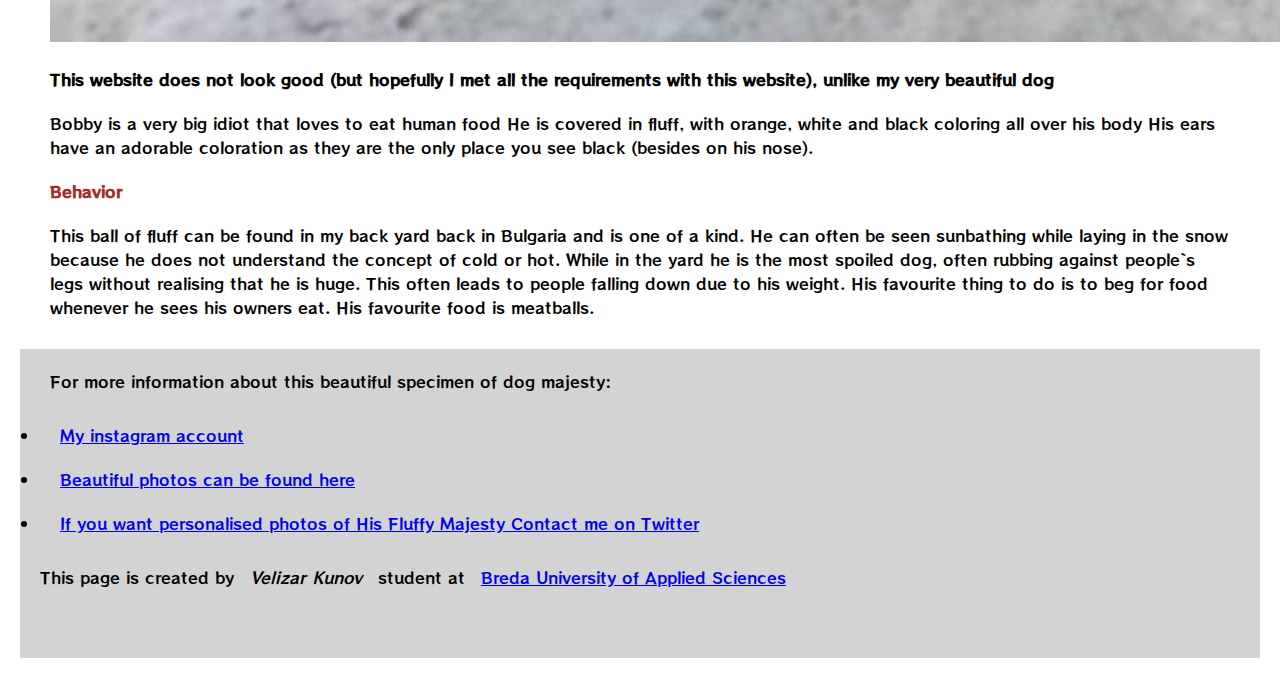
==== commit 1e03e0c0: "Minor content changes" ====
--- a/index.html
+++ b/index.html
@@ -1,228 +1,48 @@
 <!DOCTYPE html>
 <html lang="en">
-    <head>
-        <meta charset="utf-8">
+  <head>
+      <meta charset="utf-8">
+    <title>This is my dog</title>
+	<link rel="preconnect" href="https://fonts.gstatic.com">
+<link href="https://fonts.googleapis.com/css2?family=RocknRoll+One&display=swap" rel="stylesheet"> 
+	<link rel="stylesheet" type='text/css' href="css/styles.css">
+  </head>
+ 
+<body>
+	<header>
+		<h1 id="hello">Look at my dog</h1>
+</header>
+<main>
+	
+	<div class="w3-container">
+	<img id="majestic" src="image/majesticdog.jpg" alt="the most majesticDog">
+		<h1 id="headlineA"> This website does not look good (but hopefully I met all the requirements with this website), unlike my very beautiful dog </h1>
+ <p>Bobby is a very big idiot that loves to eat human food
+	He is covered in fluff, with orange, white and black coloring all over his body
+	
+His ears have an adorable coloration as they are the only place you see black (besides on his nose).</p>
 
-       <meta name="viewport" content="width=device-width, initial-scale=1, shrink-to-fit=no">
+<h2 id="headlineB"> Behavior </h2>
+	 <p>This ball of fluff can be found in my back yard back in Bulgaria and is one of a kind. 
+		He can often be seen sunbathing while laying in the snow because he does not understand
+		 the concept of cold or hot.
+		  While in the yard he is the most spoiled dog, often rubbing against people`s legs
+		  without realising that he is huge. This often leads to people falling down due to his weight.
+		His favourite thing to do is to beg for food whenever he sees his owners eat.
+		His favourite food is meatballs.</p>
+		
+	</div>
 
-      <link href="css/bootstrap.min.css" rel="stylesheet">
-      <link rel="stylesheet" type='text/css' href="css/styles.css">
-      <link rel="preconnect" href="https://fonts.gstatic.com">
-      <link href="https://fonts.googleapis.com/css2?family=RocknRoll+One&display=swap" rel="stylesheet"> 
-      <title>This is the assignment</title>
-
-     
-
-</head>
-<!--=================================================================================================================================-->
-<body>
-
-   
-    
-
-    <header>
-      <nav class="navbar navbar-expand-lg navbar-dark indigo">
-  
-     
-        <div class="container">
-      
-        
-          <a class="navbar-brand" href="#">Navbar</a>
-      
-        
-          <button class="navbar-toggler" type="button" data-toggle="collapse" 
-           aria-expanded="false" aria-label="Toggle navigation">
-          <span class="navbar-toggler-icon"></span>
-          </button>
-      
-      
-          <div class="collapse navbar-collapse" id="Nav">
-      
-         
-          <ul class="navbar-nav mr-auto">
-            <li class="nav-item active">
-            <a class="nav-link" href="index.html">Home
-              <span class="sr-only">(current)</span>
-            </a>
-            </li>
-            <li class="nav-item active">
-            <a class="nav-link" href="feedback.html">Course Feedback</a>
-            </li>
-            <li class="nav-item active">
-            <a class="nav-link" href="190788.html">Jumbotron Shenanigans</a>
-            </li>
-      
-          </ul>
-       
-      
-          <form class="form-inline">
-            <div class="md-form my-0">
-            <input class="form-control mr-sm-2" type="text" placeholder="Search" aria-label="Search">
-            </div>
-          </form>
-          </div>
-        
-      
-        </div>
-       
-      
-        </nav>
-    </header>
-<!--=================================================================================================================================-->
-
-
-  <main class="mt-5">
-
-   
-    <div class="container">
-
-     
-      <div class="row">
-
-      
-        <div class="col-md-7 mb-4">
-
-          <div class="view overlay z-depth-1-half">
-            <img src="image/vitosha.jpg" alt="mountain" class="card-img-top">
-            <div class="mask rgba-white-light"></div>
-          </div>
-
-        </div>
-    
-
-    
-        <div class="col-md-5 mb-4">
-
-          <h2>This is Vitosha</h2>
-          <hr>
-          <p>Lorem ipsum dolor sit amet, consectetur adipisicing elit. Blanditiis pariatur quod ipsum atque quam
-            dolorem
-            voluptate officia sunt placeat consectetur alias fugit cum praesentium ratione sint mollitia, perferendis
-            natus quaerat!</p>
-          <a href="https://en.wikipedia.org/wiki/Vitosha" class="btn btn-danger">Check it Out</a>
-
-        </div>
-        
-
-      </div>
-     
-
-  
-      <div class="row">
-
-     
-        <div class="col-lg-4 col-md-12 mb-4">
-
-         
-          <div class="card">
-
-         
-            <div class="view overlay">
-              <img src="image/thebalkan.jpg" alt="balkan" class="card-img-top"
-              >
-              <a href="https://en.wikipedia.org/wiki/Balkans">
-                <div class="mask rgba-white-slight"></div>
-              </a>
-            </div>
-
-           
-            <div class="card-body">
-          
-              <h4 class="card-title">The Balkan</h4>
-       
-              <p class="card-text">The most beautiful mountain to ever exist.</p>
-              <a href="https://en.wikipedia.org/wiki/Balkans" class="btn btn-danger">Check it Out</a>
-            </div>
-
-          </div>
-         
-        </div>
-      
-
-        
-        <div class="col-lg-4 col-md-6 mb-4">
-
-      
-          <div class="card">
-
-          
-            <div class="view overlay">
-              <img src="image/rila.jpg" alt="rila" class="card-img-top">
-              <a href="https://en.wikipedia.org/wiki/Rila">
-                <div class="mask rgba-white-slight"></div>
-              </a>
-            </div>
-
-         
-            <div class="card-body">
-              
-              <h4 class="card-title">Rila Mountain</h4>
-             
-              <p class="card-text">The highest mountain on the Balkans, how can you not just love it.</p>
-              <a href="https://en.wikipedia.org/wiki/Rila" class="btn btn-danger">Check it Out</a>
-            </div>
-
-          </div>
-         
-
-        </div>
-        
-
-       
-        <div class="col-lg-4 col-md-6 mb-4">
-
-     
-          <div class="card">
-
-         
-            <div class="view overlay">
-              <img src="image/rodopa.jpg" alt="rodopa" class="card-img-top">
-               
-              <a href="https://en.wikipedia.org/wiki/Rhodope_Mountains">
-                <div class="mask rgba-white-slight"></div>
-              </a>
-            </div>
-
-       
-            <div class="card-body">
-    
-              <h4 class="card-title">Rhodopa Mountain</h4>
-        
-              <p class="card-text">The best sounding mountain, pair it up with balkan bagpipes and you cannot not wish to stay there forever.</p>
-              <a href="https://en.wikipedia.org/wiki/Rhodope_Mountains" class="btn btn-danger">Button</a>
-            </div>
-
-          </div>
-  
-
-        </div>
-       
-      </div>
-    
-
-    </div>
-    
-
-  </main>
- <!--=================================================================================================================================-->
-
-  <footer class="page-footer font-small indigo pt-4 mt-4">
-
-    
-    <div class="w3-container">
-
- 
-      <div class="row">
-
-     
-        <div class="col-md-6 mt-md-0 mt-3">
-
-          <p>This page is created by <em>Velizar Kunov</em> student at <a href="https://www.buas.nl/">Breda University of Applied Sciences</a></p>  
-        </div>
-    </div>
-    </div>
-   </footer>
-   <script src="js/jquery-3.6.0.min.js"></script>
-   <script src="js/bootstrap.bundle.min.js"></script>
-  </body>
-  </html>
+</main>
+	<footer>
+ <p><strong>For more information about this beautiful specimen of dog majesty:</strong></p>
+    <ul>
+      <li><a href="https://www.instagram.com/thezorganx/?hl=bg">My instagram account</a></li>
+      <li><a href="https://www.facebook.com/ZorganX">Beautiful photos can be found here </a></li>
+      <li><a href="https://twitter.com/ZorganX1">If you want personalised photos of His Fluffy Majesty Contact me on Twitter</a></li></ul>
+	 
+      <p>This page is created by <em>Velizar Kunov</em> student at <a href="https://www.buas.nl/">Breda University of Applied Sciences</a></p>
+	  
+	</footer>
+</body>
+ </html>